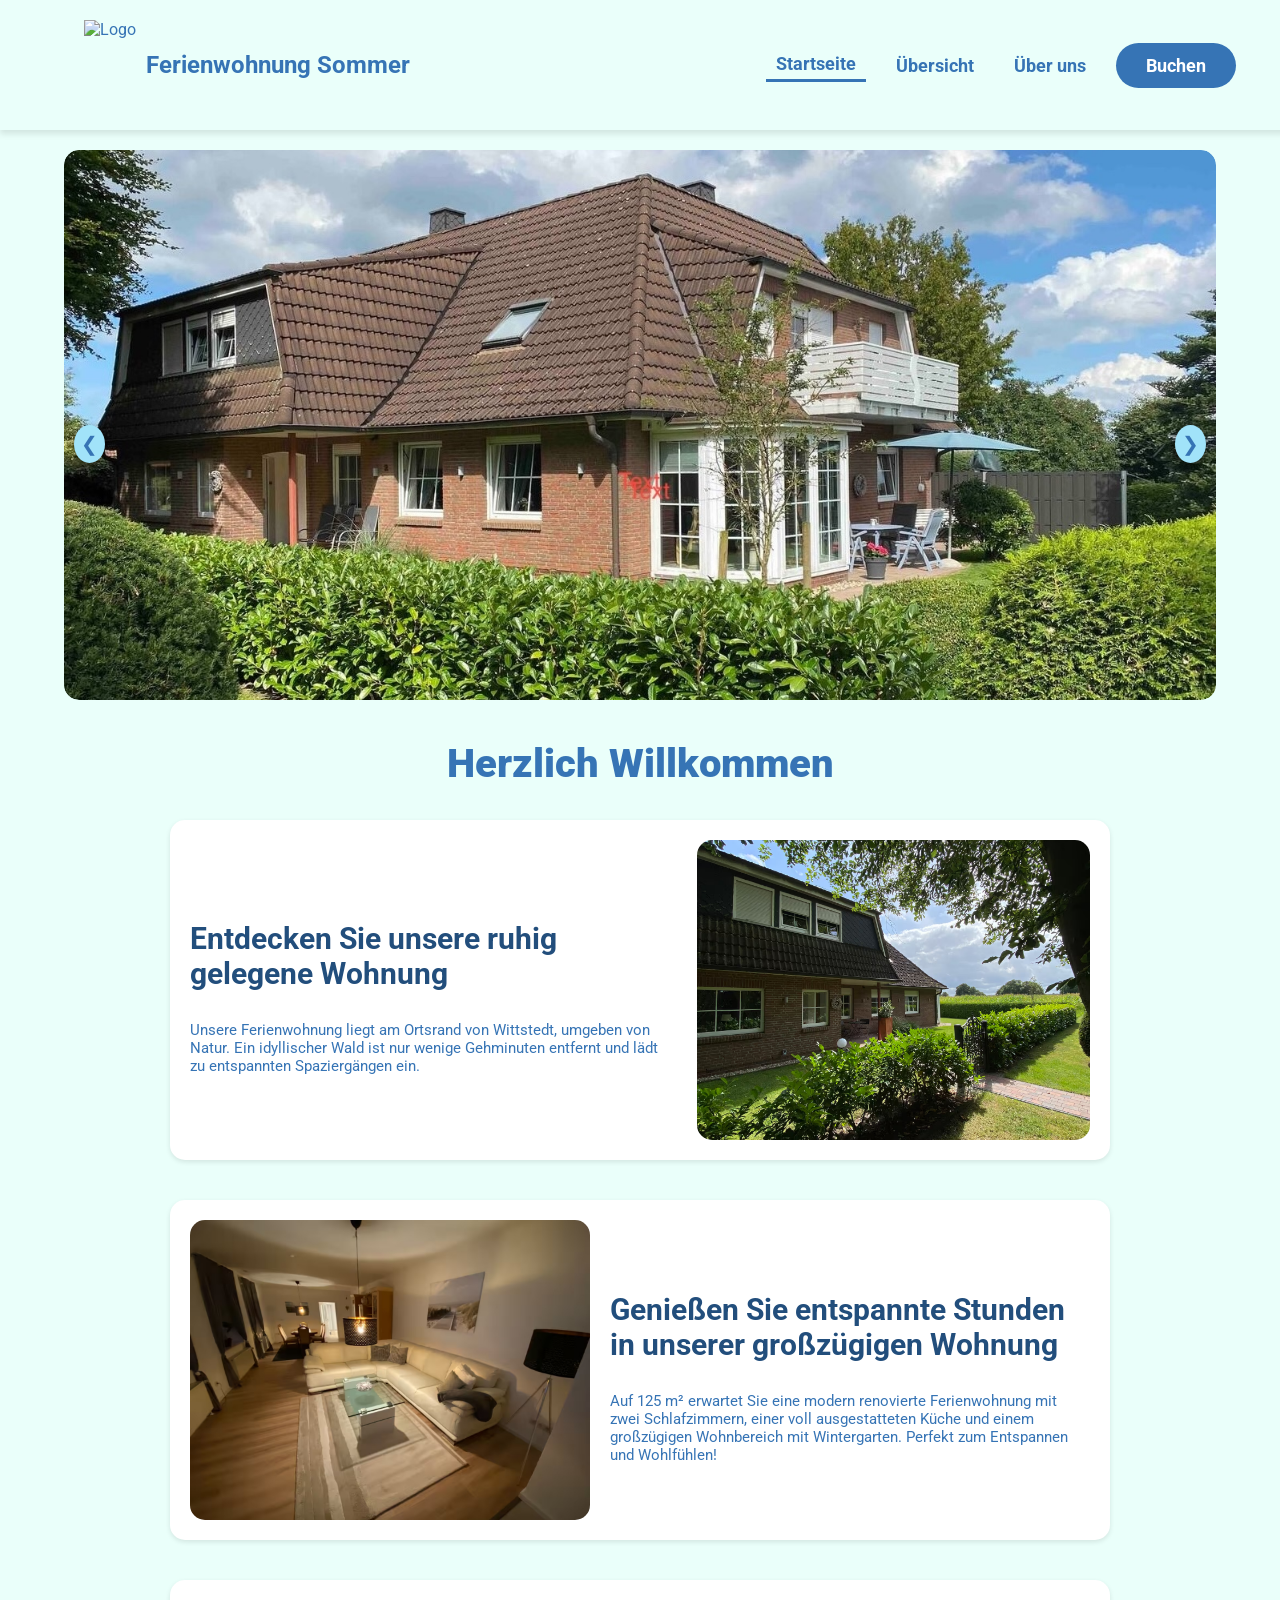
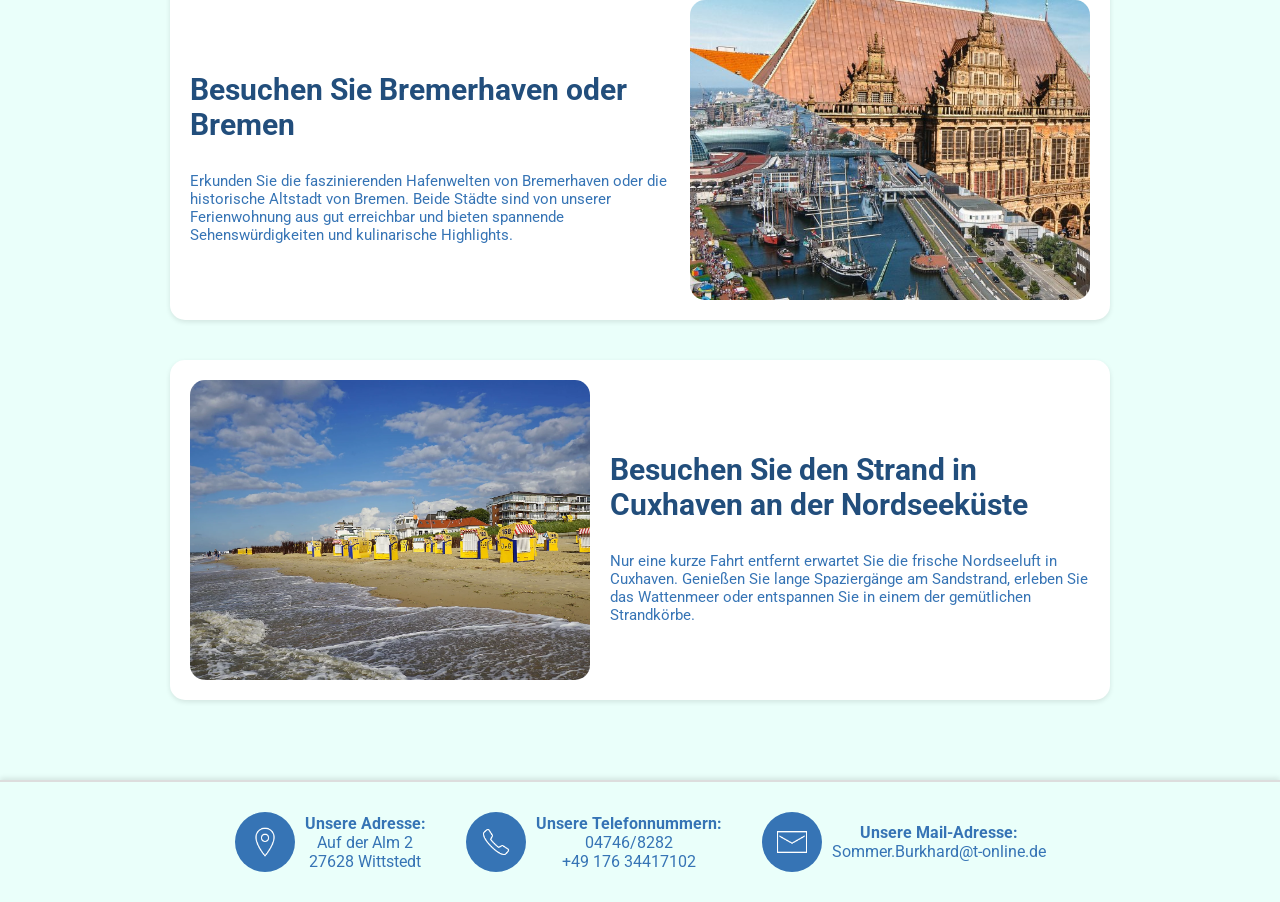
==== index.html @ 4700184e "version1" ====
<!DOCTYPE html>
<html lang="de">
<head>
    <meta charset="UTF-8">
    <meta name="viewport" content="width=device-width, initial-scale=1.0">
    <title>Ferienwohnung Sommer</title>
    <link href="https://fonts.googleapis.com/css2?family=Roboto:wght@400;700;900&display=swap" rel="stylesheet">
    <link rel="stylesheet" href="static/css/style.css">
    <script defer src="static/js/script.js"></script>
</head>
<body>

    <header>
        <div class="header-container">
            <div class="logo">
                <img src="static/images/Logo.png" alt="Logo">
                <h1>Ferienwohnung Sommer</h1>
            </div>
            <nav>
                <ul>
                    <li><a href="index.html" class="active">Startseite</a></li>
                    <li><a href="uebersicht.html">Übersicht</a></li>
                    <li><a href="ueber_uns.html">Über uns</a></li>
                    <li><a href="buchen.html" class="button">Buchen</a></li>
                </ul>
            </nav>
        </div>
    </header>

    <div class="slideshow-container">
        <div class="mySlides fade">
            <img src="static/images/hero1.jpg" alt="Ferienwohnung Außenansicht">
        </div>
        <div class="mySlides fade">
            <img src="static/images/hero2.jpg" alt="Wohnzimmer">
        </div>
        <div class="mySlides fade">
            <img src="static/images/hero3.jpg" alt="Garten">
        </div>
        <a class="prev" onclick="plusSlides(-1)">&#10094;</a>
        <a class="next" onclick="plusSlides(1)">&#10095;</a>
    </div>

    <main>
        <h2 class="welcome-title">Herzlich Willkommen</h2>
        <div class="info-container">

            <div class="info-box">
                <div class="info-text">
                    <h3>Entdecken Sie unsere ruhig gelegene Wohnung</h3>
                    <p>Unsere Ferienwohnung liegt am Ortsrand von Wittstedt, umgeben von Natur. Ein idyllischer Wald ist nur wenige Gehminuten entfernt und lädt zu entspannten Spaziergängen ein.</p>
                </div>
                <img src="static/images/InfoBox_Wohnung1.avif" alt="Wohnung Außenansicht">
            </div>

            <div class="info-box reverse">
                <div class="info-text">
                    <h3>Genießen Sie entspannte Stunden in unserer großzügigen Wohnung</h3>
                    <p>Auf 125 m² erwartet Sie eine modern renovierte Ferienwohnung mit zwei Schlafzimmern, einer voll ausgestatteten Küche und einem großzügigen Wohnbereich mit Wintergarten. Perfekt zum Entspannen und Wohlfühlen!</p>
                </div>
                <img src="static/images/InfoBox_Wohnung2.jpg" alt="Wohnzimmer">
            </div>

            <div class="info-box">
                <div class="info-text">
                    <h3>Besuchen Sie Bremerhaven oder Bremen</h3>
                    <p>Erkunden Sie die faszinierenden Hafenwelten von Bremerhaven oder die historische Altstadt von Bremen. Beide Städte sind von unserer Ferienwohnung aus gut erreichbar und bieten spannende Sehenswürdigkeiten und kulinarische Highlights.</p>
                </div>
                <img src="static/images/InfoBox_BremerhavenBremen.jpg" alt="Bremen Rathaus">
            </div>

            <div class="info-box reverse">
                <div class="info-text">
                    <h3>Besuchen Sie den Strand in Cuxhaven an der Nordseeküste</h3>
                    <p>Nur eine kurze Fahrt entfernt erwartet Sie die frische Nordseeluft in Cuxhaven. Genießen Sie lange Spaziergänge am Sandstrand, erleben Sie das Wattenmeer oder entspannen Sie in einem der gemütlichen Strandkörbe.</p>
                </div>
                <img src="static/images/InfoBox_StrandCuxhaven.webp" alt="Strand Cuxhaven">
            </div>

        </div>
    </main>

    <footer class="footer">
        <div class="footer-section">
            <div class="footer-icon">
                <img src="static/images/FooterIcon_Location.png" alt="Adresse">
            </div>
            <div>
                <strong>Unsere Adresse:</strong><br>
                Auf der Alm 2<br>
                27628 Wittstedt
            </div>
        </div>
        <div class="footer-section">
            <div class="footer-icon">
                <img src="static/images/FooterIcon_Phone.png" alt="Telefon">
            </div>
            <div>
                <strong>Unsere Telefonnummern:</strong><br>
                04746/8282<br>
                +49 176 34417102
            </div>
        </div>
        <div class="footer-section">
            <div class="footer-icon">
                <img src="static/images/FooterIcon_Mail.png" alt="E-Mail">
            </div>
            <div>
                <strong>Unsere Mail-Adresse:</strong><br>
                Sommer.Burkhard@t-online.de
            </div>
        </div>
    </footer>

</body>
</html>
---- static/css/style.css ----
body {
    font-family: 'Roboto', sans-serif;
    background-color: #EAFFFA;
    text-align: center;
    margin: 0;
    padding: 0;
    color: #3674B5;
}

/* HEADER */
header {
    display: flex;
    justify-content: center;
    align-items: center;
    background-color: #EAFFFA;
    padding: 20px;
    position: fixed;
    width: 100%;
    top: 0;
    left: 0;
    z-index: 1000;
    box-shadow: 0 4px 6px rgba(0, 0, 0, 0.1);
}

.header-container {
    display: flex;
    width: 90%;
    max-width: 1200px;
    justify-content: space-between;
    align-items: center;
}

.logo {
    display: flex;
    align-items: center;
}

.logo img {
    height: 90px;
    margin-right: 10px;
}

.logo h1 {
    font-size: 24px;
    font-weight: 700;
    color: #3674B5;
    margin: 0;
}

/* NAVIGATION */
nav {
    display: flex;
    align-items: center;
}

nav ul {
    list-style: none;
    padding: 0;
    display: flex;
    gap: 20px;
    align-items: center;
    flex-wrap: wrap;
}

nav ul li {
    display: inline;
}

nav ul li a {
    text-decoration: none;
    color: #3674B5;
    font-weight: bold;
    font-size: 18px;
    padding: 5px 10px;
    transition: color 0.3s ease-in-out;
}

nav ul li a:hover {
    color: #2a5a8f;
}

/* NAVIGATION UNDERLINE ACTIV */
nav ul li a.active {
    text-decoration: none;
    position: relative;
    padding-bottom: 5px; 
    display: inline-block; 
    border-bottom: 3px solid #3674B5;
}

/* NAVIGATION BAR BUTTONS */
.button {
    display: inline-block;
    background-color: #3674B5;
    color: white;
    padding: 12px 30px;
    text-decoration: none;
    border-radius: 30px;
    font-weight: bold;
    white-space: nowrap;
    transition: background-color 0.3s ease-in-out, transform 0.2s ease-in-out;
}

.button:hover {
    background-color: #2a5a8f;
    color: white;
    transform: scale(1.05);
}

/* SLIDER */
.slideshow-container {
    display: flex;
    flex-direction: column;
    align-items: center;
    position: relative;
    width: 90%;
    max-width: 1300px;
    height: 550px;          /* ← feste Höhe für alle Slides */
    margin: 150px auto 20px;
    overflow: hidden;
    border-radius: 15px;
}

.mySlides {
    width: 100%;
    height: 100%;           /* ← füllt den Container */
    display: none;
    border-radius: 15px;
}

.mySlides img {
    width: 100%;
    height: 100%;           /* ← füllt den Slide */
    object-fit: cover;      /* ← Bild wird zugeschnitten, nicht verzerrt */
    object-position: center;/* ← zentriert ausschneiden */
    border-radius: 15px;
    display: block;
}
  
/* SLIDER BUTTONS */
.prev, .next {
    position: absolute;
    top: 50%;
    background-color: #A1E3F9;
    color: #3674B5;
    padding: 7px;
    cursor: pointer;
    font-size: 20px;
    border-radius: 50%;
    box-shadow: 0 3px 8px rgba(0, 0, 0, 0.5);
    transition: transform 0.3s
}

    /* HOVER EFFECT SLIDER BUTTONS */
.prev:hover, .next:hover {
    background-color: #2a5a8f;
    color: #A1E3F9; 
    transform: scale(1.1); 
}

    /* POSTION SLIDER BUTTONS */
.next {
    right: 10px;
}

.prev {
    left: 10px;
}

/* Fading animation */
.fade {
    animation-name: fade;
    animation-duration: 1.5s;
}
  
@keyframes fade {
    from {opacity: .4}
    to {opacity: 1}
}

/* Welcome Title */
.welcome-title {
    font-size: 40px;
    font-weight: 900;
    text-align: center;
    color: #3674B5;
    margin-top: 40px;
}

/* Info Boxen */
.info-container {
    display: flex;
    flex-direction: column;
    align-items: center;
    max-width: 1000px;
    margin: auto;
    gap: 40px;
}

.info-box {
    display: flex;
    flex-direction: row;
    align-items: center;
    gap: 20px;
    width: 90%;
    max-width: 900px;
    background: white;
    padding: 20px;
    border-radius: 15px;
    box-shadow: 0 2px 5px rgba(0,0,0,0.1);
}

.info-box.reverse {
    flex-direction: row-reverse;
}

.info-box img {
    width: 400px;
    height: 300px;
    object-fit: cover;
    border-radius: 15px;
}

.info-text {
    width: 55%;
    text-align: left;

}

.info-text h3 {
    color: #224E7C;
    font-size: 30px;
}

.info-text p {
    font-size: 15px;
}


/* Footer */
.footer {
  background-color: #EAFFFA;
  display: flex;
  justify-content: center;
  gap: 40px;
  padding: 30px 20px;
  border-top: 2px solid #ddd;
  box-shadow: 0 -2px 5px rgba(0, 0, 0, 0.1);
  flex-wrap: wrap;
  margin-top: 80px;
}

.footer-section {
  display: flex;
  align-items: center;
  gap: 10px;
  max-width: 300px;
}

.footer-icon {
    background-color: #3674B5;
    border-radius: 50%;
    width: 60px; 
    height: 60px;
    display: flex;
    align-items: center;
    justify-content: center;
  }

.footer-icon img {
    width: 30px;   
    object-fit: contain; 

}
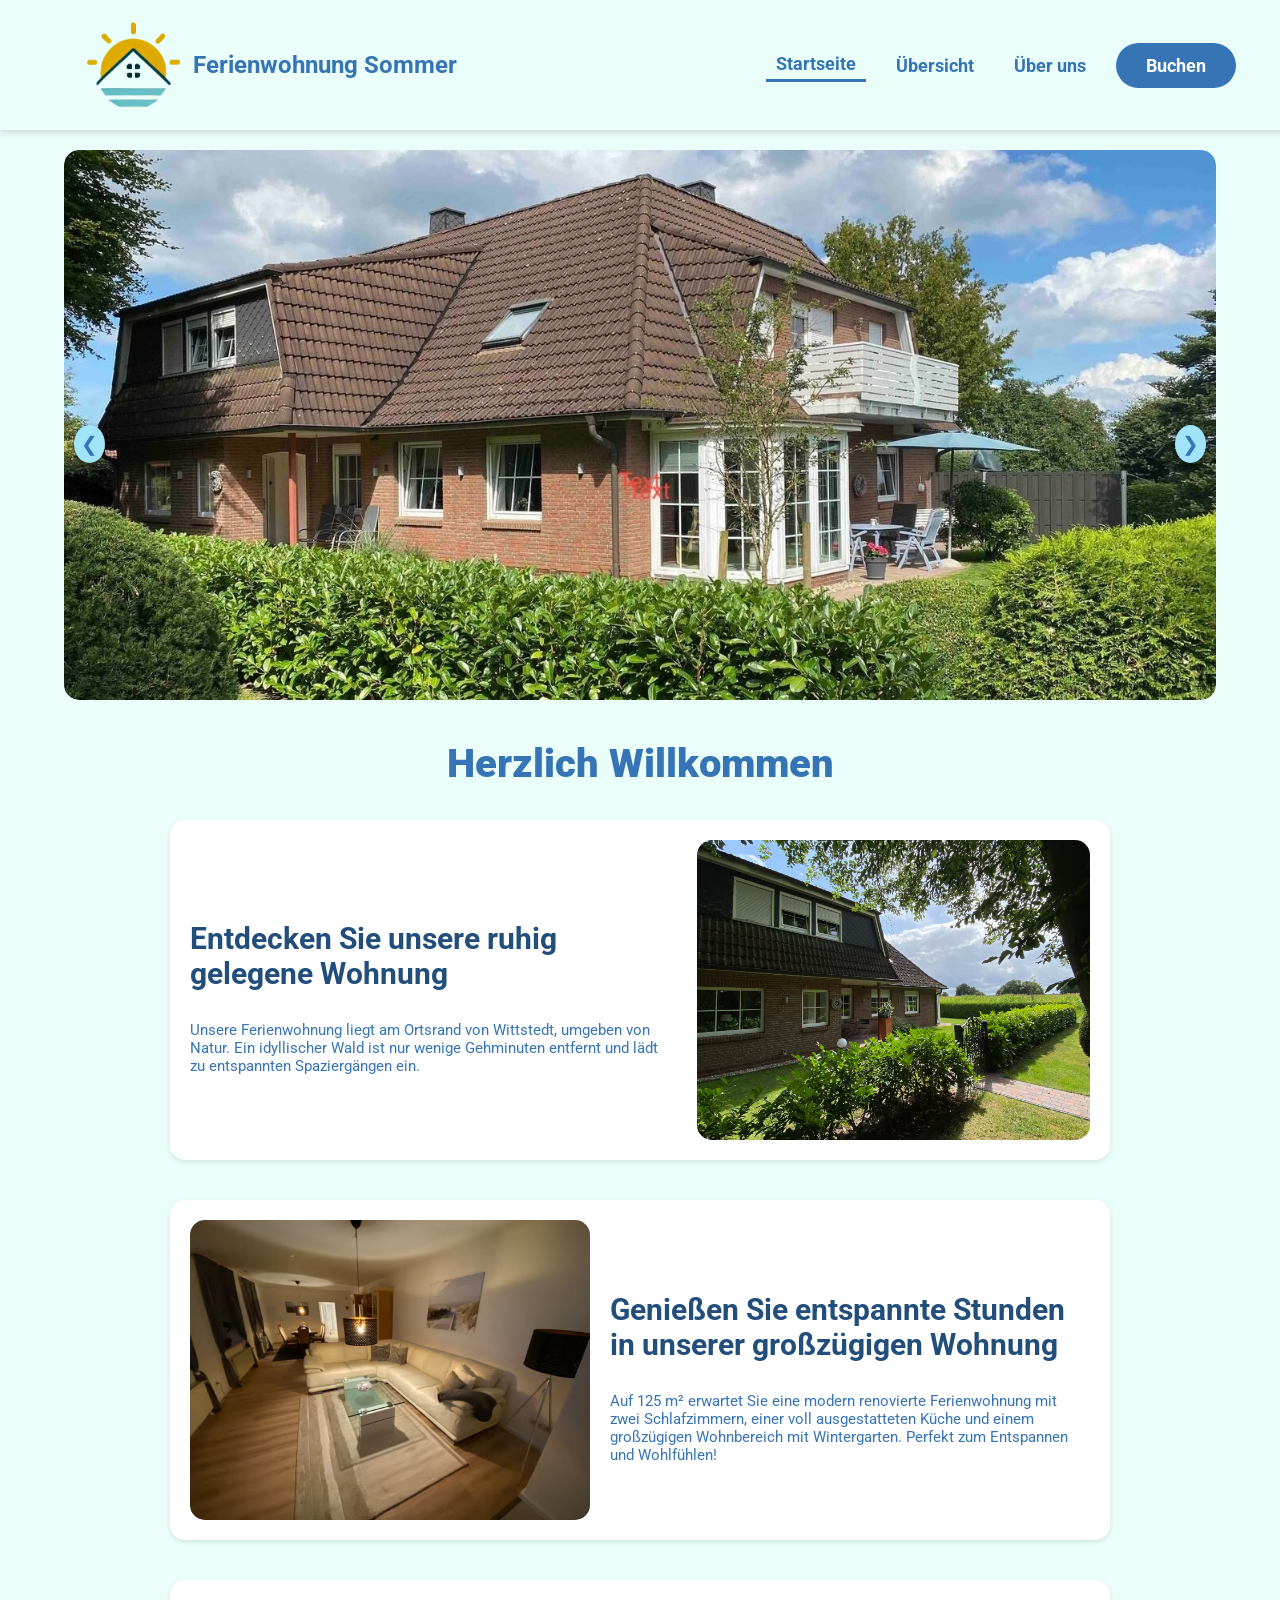
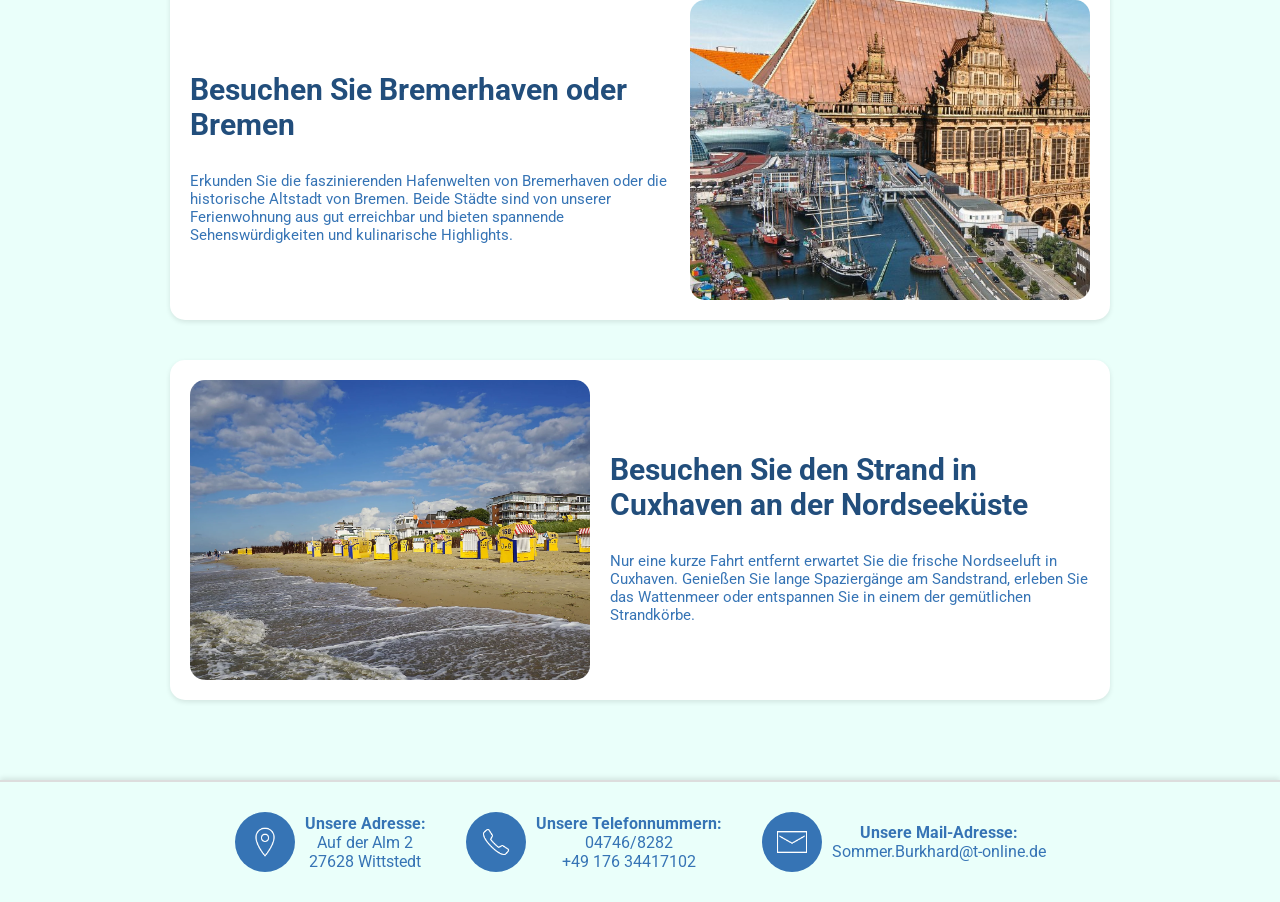
==== commit d56ddfed: "Logo fix" ====
--- a/index.html
+++ b/index.html
@@ -13,7 +13,7 @@
     <header>
         <div class="header-container">
             <div class="logo">
-                <img src="static/images/Logo.png" alt="Logo">
+                <img src="static/images/logo.png" alt="Logo">
                 <h1>Ferienwohnung Sommer</h1>
             </div>
             <nav>
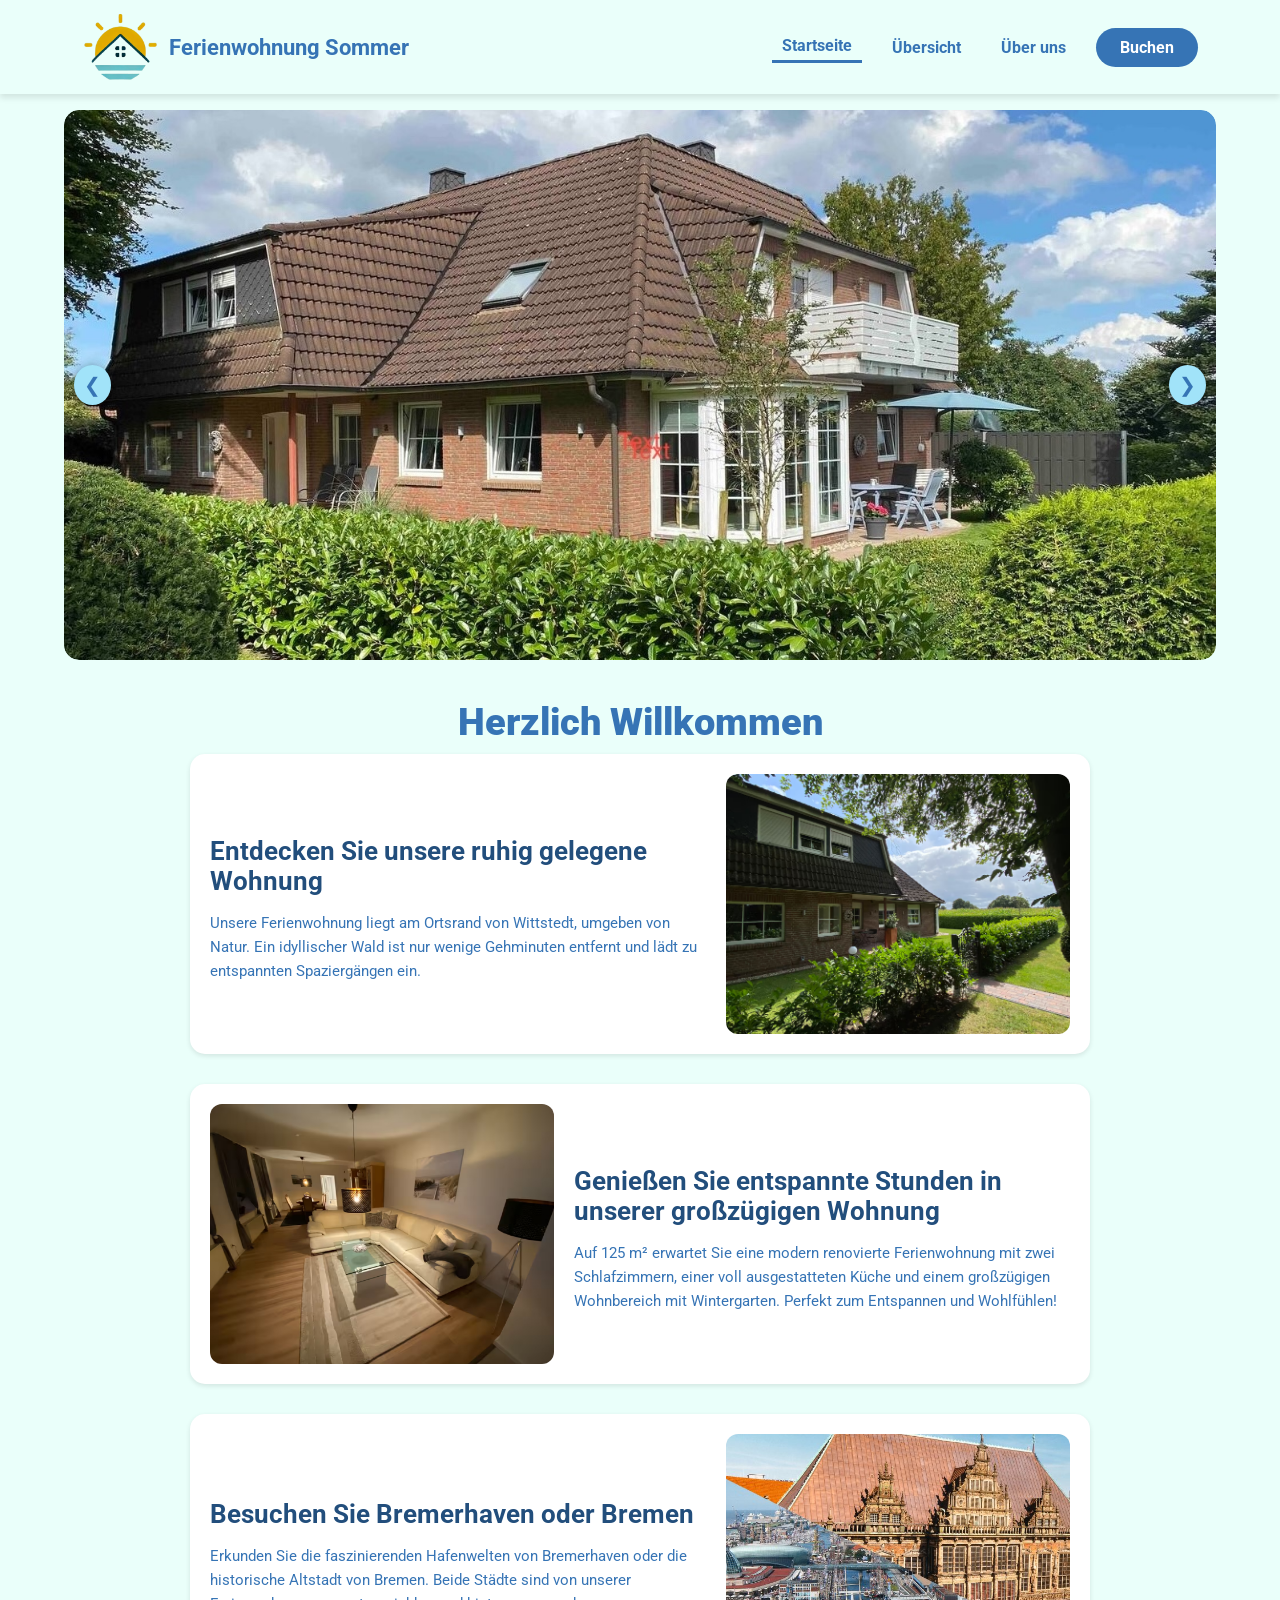
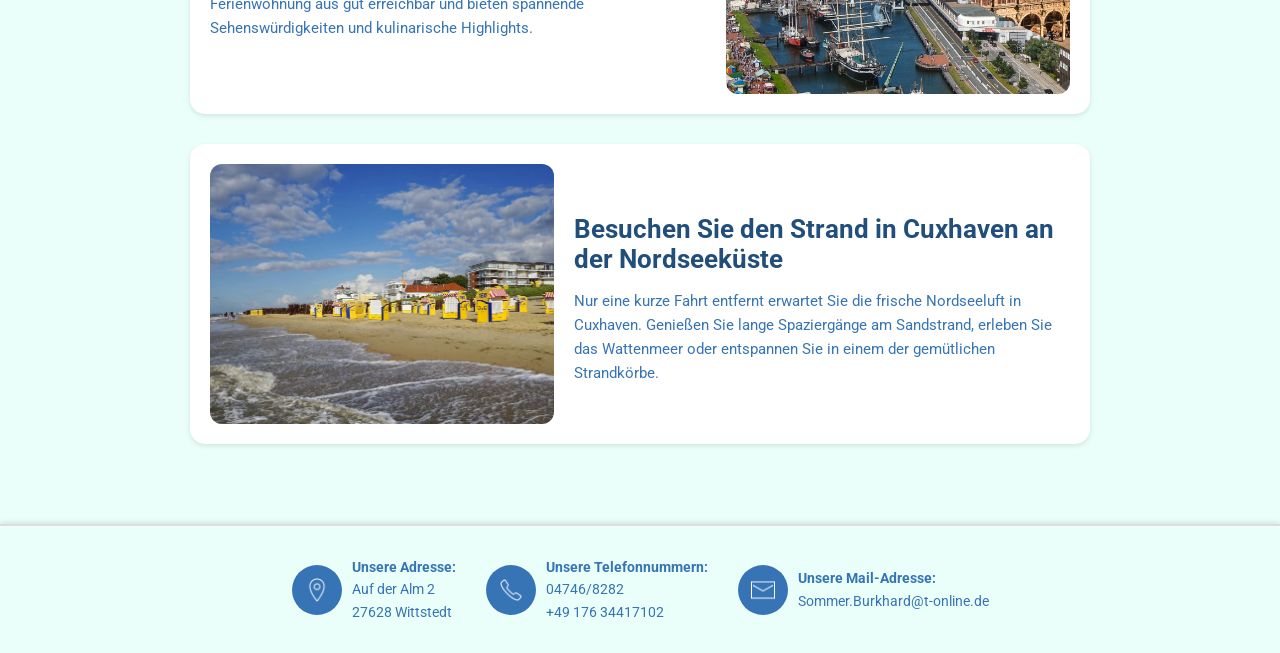
==== commit 08a06d39: "mobile version" ====
--- a/index.html
+++ b/index.html
@@ -16,7 +16,8 @@
                 <img src="static/images/logo.png" alt="Logo">
                 <h1>Ferienwohnung Sommer</h1>
             </div>
-            <nav>
+            <button class="hamburger" id="hamburger" aria-label="Menü öffnen"><span></span><span></span><span></span></button>
+            <nav id="main-nav">
                 <ul>
                     <li><a href="index.html" class="active">Startseite</a></li>
                     <li><a href="uebersicht.html">Übersicht</a></li>
@@ -113,4 +114,4 @@
     </footer>
 
 </body>
-</html>+</html>
--- a/static/css/style.css
+++ b/static/css/style.css
@@ -1,3 +1,8 @@
+/* ===== BASE ===== */
+* {
+    box-sizing: border-box;
+}
+
 body {
     font-family: 'Roboto', sans-serif;
     background-color: #EAFFFA;
@@ -7,13 +12,13 @@
     color: #3674B5;
 }
 
-/* HEADER */
+/* ===== HEADER ===== */
 header {
     display: flex;
     justify-content: center;
     align-items: center;
     background-color: #EAFFFA;
-    padding: 20px;
+    padding: 12px 20px;
     position: fixed;
     width: 100%;
     top: 0;
@@ -36,18 +41,18 @@
 }
 
 .logo img {
-    height: 90px;
+    height: 70px;
     margin-right: 10px;
 }
 
 .logo h1 {
-    font-size: 24px;
+    font-size: 22px;
     font-weight: 700;
     color: #3674B5;
     margin: 0;
 }
 
-/* NAVIGATION */
+/* ===== NAVIGATION ===== */
 nav {
     display: flex;
     align-items: center;
@@ -56,21 +61,17 @@
 nav ul {
     list-style: none;
     padding: 0;
+    margin: 0;
     display: flex;
     gap: 20px;
     align-items: center;
-    flex-wrap: wrap;
-}
-
-nav ul li {
-    display: inline;
 }
 
 nav ul li a {
     text-decoration: none;
     color: #3674B5;
     font-weight: bold;
-    font-size: 18px;
+    font-size: 16px;
     padding: 5px 10px;
     transition: color 0.3s ease-in-out;
 }
@@ -79,21 +80,51 @@
     color: #2a5a8f;
 }
 
-/* NAVIGATION UNDERLINE ACTIV */
 nav ul li a.active {
-    text-decoration: none;
     position: relative;
-    padding-bottom: 5px; 
-    display: inline-block; 
+    padding-bottom: 5px;
+    display: inline-block;
     border-bottom: 3px solid #3674B5;
 }
 
-/* NAVIGATION BAR BUTTONS */
+/* ===== HAMBURGER MENÜ ===== */
+.hamburger {
+    display: none;
+    flex-direction: column;
+    gap: 5px;
+    cursor: pointer;
+    padding: 5px;
+    background: none;
+    border: none;
+    z-index: 1100;
+}
+
+.hamburger span {
+    display: block;
+    width: 26px;
+    height: 3px;
+    background-color: #3674B5;
+    border-radius: 3px;
+    transition: all 0.3s ease;
+}
+
+/* Hamburger Animation wenn offen */
+.hamburger.open span:nth-child(1) {
+    transform: translateY(8px) rotate(45deg);
+}
+.hamburger.open span:nth-child(2) {
+    opacity: 0;
+}
+.hamburger.open span:nth-child(3) {
+    transform: translateY(-8px) rotate(-45deg);
+}
+
+/* ===== BUTTON ===== */
 .button {
     display: inline-block;
     background-color: #3674B5;
-    color: white;
-    padding: 12px 30px;
+    color: white !important;
+    padding: 10px 24px;
     text-decoration: none;
     border-radius: 30px;
     font-weight: bold;
@@ -103,98 +134,92 @@
 
 .button:hover {
     background-color: #2a5a8f;
-    color: white;
     transform: scale(1.05);
 }
 
-/* SLIDER */
+/* ===== SLIDER ===== */
 .slideshow-container {
-    display: flex;
-    flex-direction: column;
-    align-items: center;
     position: relative;
     width: 90%;
     max-width: 1300px;
-    height: 550px;          /* ← feste Höhe für alle Slides */
-    margin: 150px auto 20px;
+    height: 550px;
+    margin: 110px auto 20px;
     overflow: hidden;
     border-radius: 15px;
 }
 
 .mySlides {
     width: 100%;
-    height: 100%;           /* ← füllt den Container */
+    height: 100%;
     display: none;
-    border-radius: 15px;
 }
 
 .mySlides img {
     width: 100%;
-    height: 100%;           /* ← füllt den Slide */
-    object-fit: cover;      /* ← Bild wird zugeschnitten, nicht verzerrt */
-    object-position: center;/* ← zentriert ausschneiden */
+    height: 100%;
+    object-fit: cover;
+    object-position: center;
     border-radius: 15px;
     display: block;
 }
-  
-/* SLIDER BUTTONS */
+
+/* Slider Buttons */
 .prev, .next {
     position: absolute;
     top: 50%;
+    transform: translateY(-50%);
     background-color: #A1E3F9;
     color: #3674B5;
-    padding: 7px;
+    padding: 8px 10px;
     cursor: pointer;
     font-size: 20px;
     border-radius: 50%;
     box-shadow: 0 3px 8px rgba(0, 0, 0, 0.5);
-    transition: transform 0.3s
-}
-
-    /* HOVER EFFECT SLIDER BUTTONS */
+    transition: transform 0.3s, background-color 0.3s;
+    user-select: none;
+    z-index: 10;
+}
+
 .prev:hover, .next:hover {
     background-color: #2a5a8f;
-    color: #A1E3F9; 
-    transform: scale(1.1); 
-}
-
-    /* POSTION SLIDER BUTTONS */
-.next {
-    right: 10px;
-}
-
-.prev {
-    left: 10px;
-}
+    color: #A1E3F9;
+    transform: translateY(-50%) scale(1.1);
+}
+
+.next { right: 10px; }
+.prev { left: 10px; }
 
 /* Fading animation */
 .fade {
     animation-name: fade;
     animation-duration: 1.5s;
 }
-  
+
 @keyframes fade {
-    from {opacity: .4}
-    to {opacity: 1}
-}
-
-/* Welcome Title */
+    from { opacity: .4 }
+    to { opacity: 1 }
+}
+
+/* ===== WELCOME TITLE ===== */
 .welcome-title {
-    font-size: 40px;
+    font-size: 38px;
     font-weight: 900;
     text-align: center;
     color: #3674B5;
     margin-top: 40px;
-}
-
-/* Info Boxen */
+    margin-bottom: 10px;
+    padding: 0 16px;
+}
+
+/* ===== INFO BOXEN ===== */
 .info-container {
     display: flex;
     flex-direction: column;
     align-items: center;
     max-width: 1000px;
     margin: auto;
-    gap: 40px;
+    gap: 30px;
+    padding: 0 16px 20px;
 }
 
 .info-box {
@@ -202,7 +227,7 @@
     flex-direction: row;
     align-items: center;
     gap: 20px;
-    width: 90%;
+    width: 100%;
     max-width: 900px;
     background: white;
     padding: 20px;
@@ -215,60 +240,201 @@
 }
 
 .info-box img {
-    width: 400px;
-    height: 300px;
+    width: 40%;
+    max-width: 380px;
+    height: 260px;
     object-fit: cover;
-    border-radius: 15px;
+    border-radius: 12px;
+    flex-shrink: 0;
 }
 
 .info-text {
-    width: 55%;
+    flex: 1;
     text-align: left;
-
 }
 
 .info-text h3 {
     color: #224E7C;
-    font-size: 30px;
+    font-size: 26px;
+    margin-bottom: 10px;
 }
 
 .info-text p {
     font-size: 15px;
-}
-
-
-/* Footer */
+    line-height: 1.6;
+}
+
+/* ===== FOOTER ===== */
 .footer {
-  background-color: #EAFFFA;
-  display: flex;
-  justify-content: center;
-  gap: 40px;
-  padding: 30px 20px;
-  border-top: 2px solid #ddd;
-  box-shadow: 0 -2px 5px rgba(0, 0, 0, 0.1);
-  flex-wrap: wrap;
-  margin-top: 80px;
+    background-color: #EAFFFA;
+    display: flex;
+    justify-content: center;
+    gap: 30px;
+    padding: 30px 20px;
+    border-top: 2px solid #ddd;
+    box-shadow: 0 -2px 5px rgba(0, 0, 0, 0.1);
+    flex-wrap: wrap;
+    margin-top: 60px;
 }
 
 .footer-section {
-  display: flex;
-  align-items: center;
-  gap: 10px;
-  max-width: 300px;
+    display: flex;
+    align-items: center;
+    gap: 10px;
+    max-width: 280px;
+    text-align: left;
 }
 
 .footer-icon {
     background-color: #3674B5;
     border-radius: 50%;
-    width: 60px; 
-    height: 60px;
+    width: 50px;
+    height: 50px;
     display: flex;
     align-items: center;
     justify-content: center;
-  }
+    flex-shrink: 0;
+}
 
 .footer-icon img {
-    width: 30px;   
-    object-fit: contain; 
-
-}
+    width: 24px;
+    object-fit: contain;
+}
+
+.footer-section div {
+    font-size: 14px;
+    color: #3674B5;
+    line-height: 1.6;
+}
+
+/* ===== RESPONSIVE – TABLET (max 900px) ===== */
+@media (max-width: 900px) {
+
+    .logo img {
+        height: 55px;
+    }
+
+    .logo h1 {
+        font-size: 18px;
+    }
+
+    nav ul li a {
+        font-size: 15px;
+    }
+
+    .slideshow-container {
+        height: 380px;
+        margin-top: 90px;
+    }
+
+    .welcome-title {
+        font-size: 30px;
+    }
+
+    .info-box {
+        flex-direction: column !important;
+        text-align: center;
+    }
+
+    .info-box img {
+        width: 100%;
+        max-width: 100%;
+        height: 220px;
+    }
+
+    .info-text {
+        text-align: center;
+    }
+
+    .info-text h3 {
+        font-size: 22px;
+    }
+}
+
+/* ===== RESPONSIVE – HANDY (max 600px) ===== */
+@media (max-width: 600px) {
+
+    /* Header */
+    .logo h1 {
+        font-size: 15px;
+    }
+
+    .logo img {
+        height: 45px;
+    }
+
+    /* Hamburger anzeigen */
+    .hamburger {
+        display: flex;
+    }
+
+    /* Nav verstecken – wird per JS ein/ausgeklappt */
+    nav {
+        display: none;
+        position: fixed;
+        top: 0;
+        left: 0;
+        width: 100%;
+        height: 100vh;
+        background-color: #EAFFFA;
+        flex-direction: column;
+        justify-content: center;
+        align-items: center;
+        z-index: 1050;
+    }
+
+    nav.open {
+        display: flex;
+    }
+
+    nav ul {
+        flex-direction: column;
+        gap: 28px;
+        text-align: center;
+    }
+
+    nav ul li a {
+        font-size: 22px;
+    }
+
+    /* Slider */
+    .slideshow-container {
+        height: 240px;
+        margin-top: 80px;
+        width: 95%;
+    }
+
+    /* Welcome */
+    .welcome-title {
+        font-size: 24px;
+    }
+
+    /* Info Boxen */
+    .info-box {
+        padding: 16px;
+    }
+
+    .info-box img {
+        height: 180px;
+    }
+
+    .info-text h3 {
+        font-size: 18px;
+    }
+
+    .info-text p {
+        font-size: 14px;
+    }
+
+    /* Footer */
+    .footer {
+        flex-direction: column;
+        align-items: center;
+        gap: 20px;
+    }
+
+    .footer-section {
+        max-width: 100%;
+        width: 90%;
+    }
+}
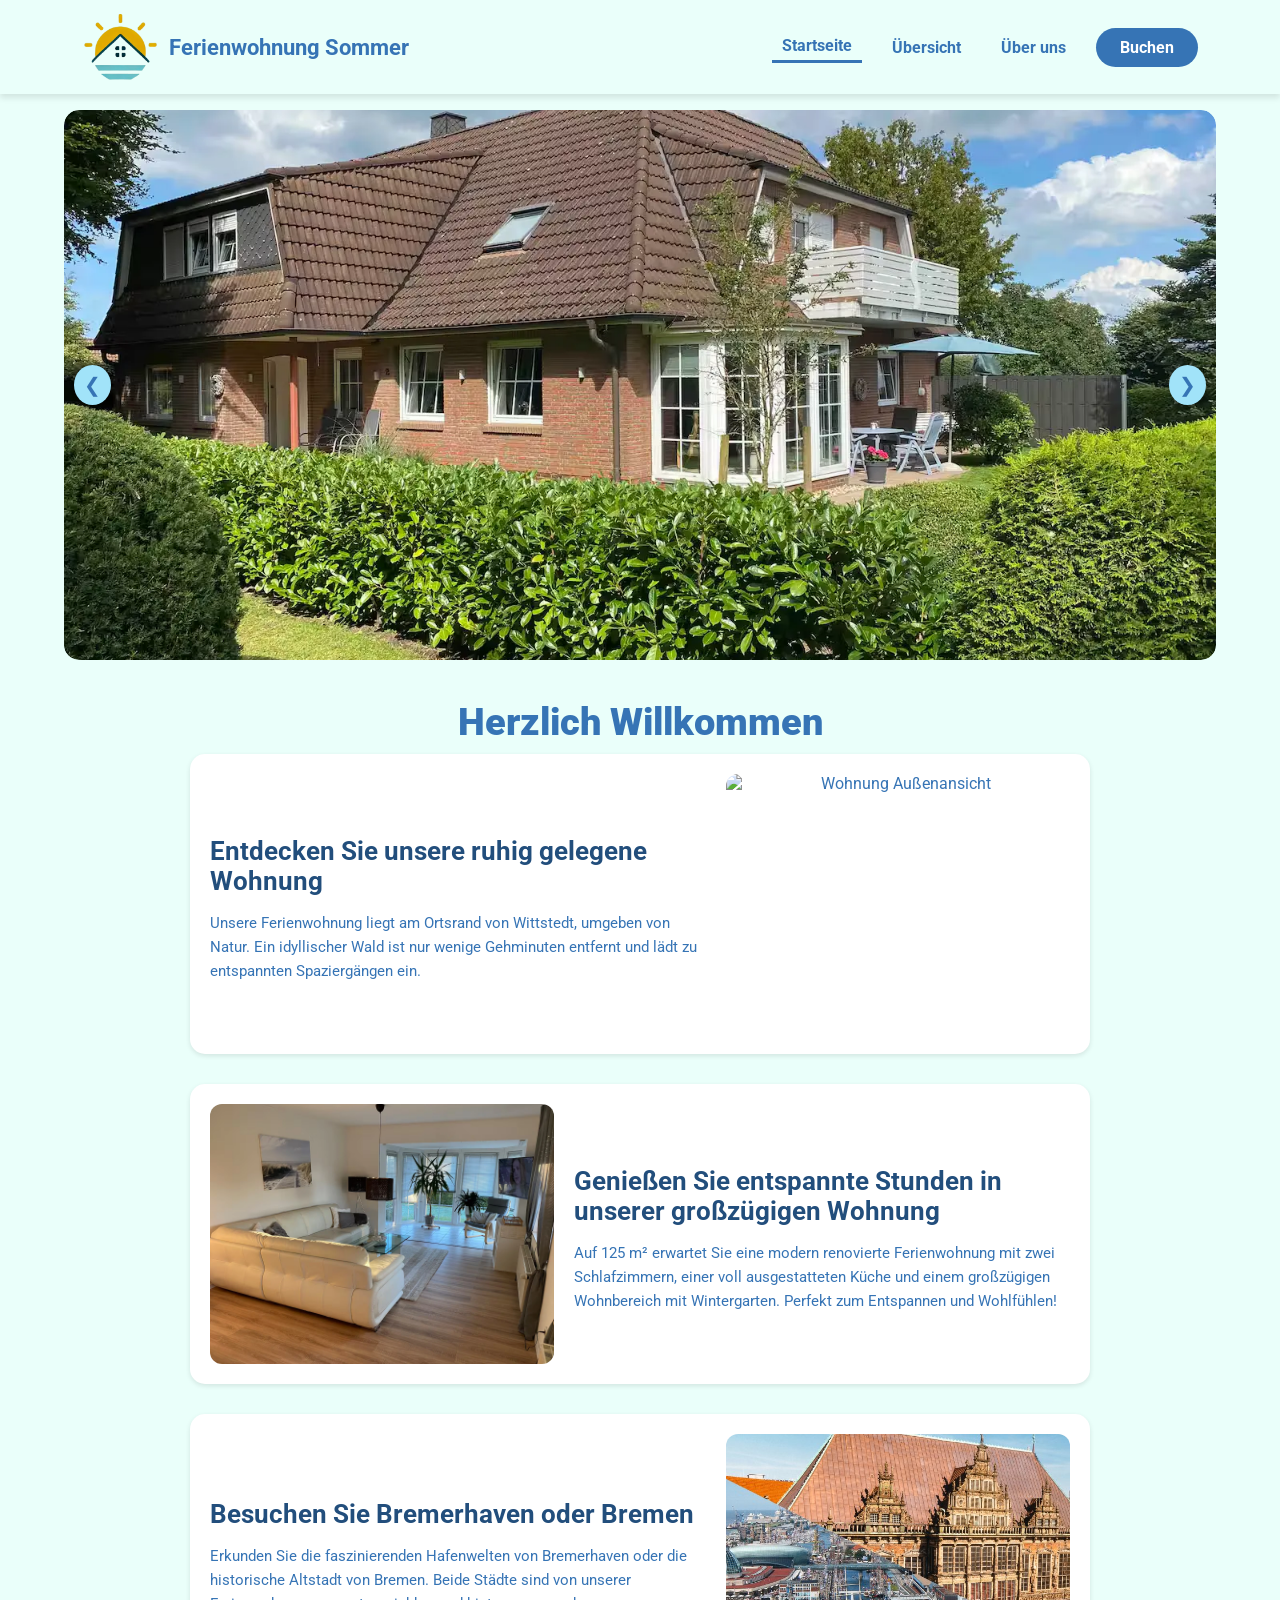
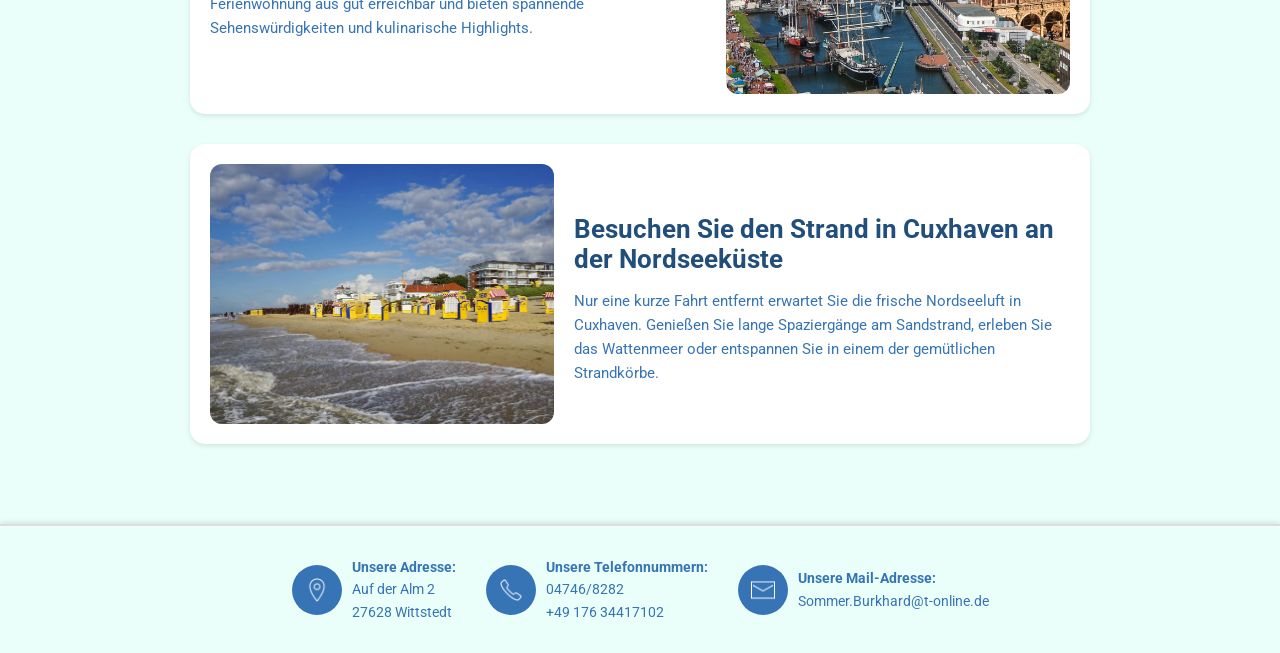
==== commit 72eea6da: "neue bilder aktualisiert" ====
--- a/index.html
+++ b/index.html
@@ -16,7 +16,11 @@
                 <img src="static/images/logo.png" alt="Logo">
                 <h1>Ferienwohnung Sommer</h1>
             </div>
-            <button class="hamburger" id="hamburger" aria-label="Menü öffnen"><span></span><span></span><span></span></button>
+            <button class="hamburger" id="hamburger" aria-label="Menü öffnen">
+                <span></span>
+                <span></span>
+                <span></span>
+            </button>
             <nav id="main-nav">
                 <ul>
                     <li><a href="index.html" class="active">Startseite</a></li>
@@ -30,13 +34,28 @@
 
     <div class="slideshow-container">
         <div class="mySlides fade">
-            <img src="static/images/hero1.jpg" alt="Ferienwohnung Außenansicht">
+            <img src="static/images/hero1.webp" alt="Ferienwohnung Sommer">
         </div>
         <div class="mySlides fade">
-            <img src="static/images/hero2.jpg" alt="Wohnzimmer">
+            <img src="static/images/hero2.webp" alt="Ferienwohnung Sommer">
         </div>
         <div class="mySlides fade">
-            <img src="static/images/hero3.jpg" alt="Garten">
+            <img src="static/images/hero3.webp" alt="Ferienwohnung Sommer">
+        </div>
+        <div class="mySlides fade">
+            <img src="static/images/hero4.webp" alt="Ferienwohnung Sommer">
+        </div>
+        <div class="mySlides fade">
+            <img src="static/images/hero5.webp" alt="Ferienwohnung Sommer">
+        </div>
+        <div class="mySlides fade">
+            <img src="static/images/hero6.webp" alt="Ferienwohnung Sommer">
+        </div>
+        <div class="mySlides fade">
+            <img src="static/images/hero7.webp" alt="Ferienwohnung Sommer">
+        </div>
+        <div class="mySlides fade">
+            <img src="static/images/hero8.webp" alt="Ferienwohnung Sommer">
         </div>
         <a class="prev" onclick="plusSlides(-1)">&#10094;</a>
         <a class="next" onclick="plusSlides(1)">&#10095;</a>
@@ -51,7 +70,7 @@
                     <h3>Entdecken Sie unsere ruhig gelegene Wohnung</h3>
                     <p>Unsere Ferienwohnung liegt am Ortsrand von Wittstedt, umgeben von Natur. Ein idyllischer Wald ist nur wenige Gehminuten entfernt und lädt zu entspannten Spaziergängen ein.</p>
                 </div>
-                <img src="static/images/InfoBox_Wohnung1.avif" alt="Wohnung Außenansicht">
+                <img src="static/images/InfoBox_Wohnung1.webp" alt="Wohnung Außenansicht">
             </div>
 
             <div class="info-box reverse">
@@ -59,7 +78,7 @@
                     <h3>Genießen Sie entspannte Stunden in unserer großzügigen Wohnung</h3>
                     <p>Auf 125 m² erwartet Sie eine modern renovierte Ferienwohnung mit zwei Schlafzimmern, einer voll ausgestatteten Küche und einem großzügigen Wohnbereich mit Wintergarten. Perfekt zum Entspannen und Wohlfühlen!</p>
                 </div>
-                <img src="static/images/InfoBox_Wohnung2.jpg" alt="Wohnzimmer">
+                <img src="static/images/InfoBox_Wohnung2.webp" alt="Wohnzimmer">
             </div>
 
             <div class="info-box">
